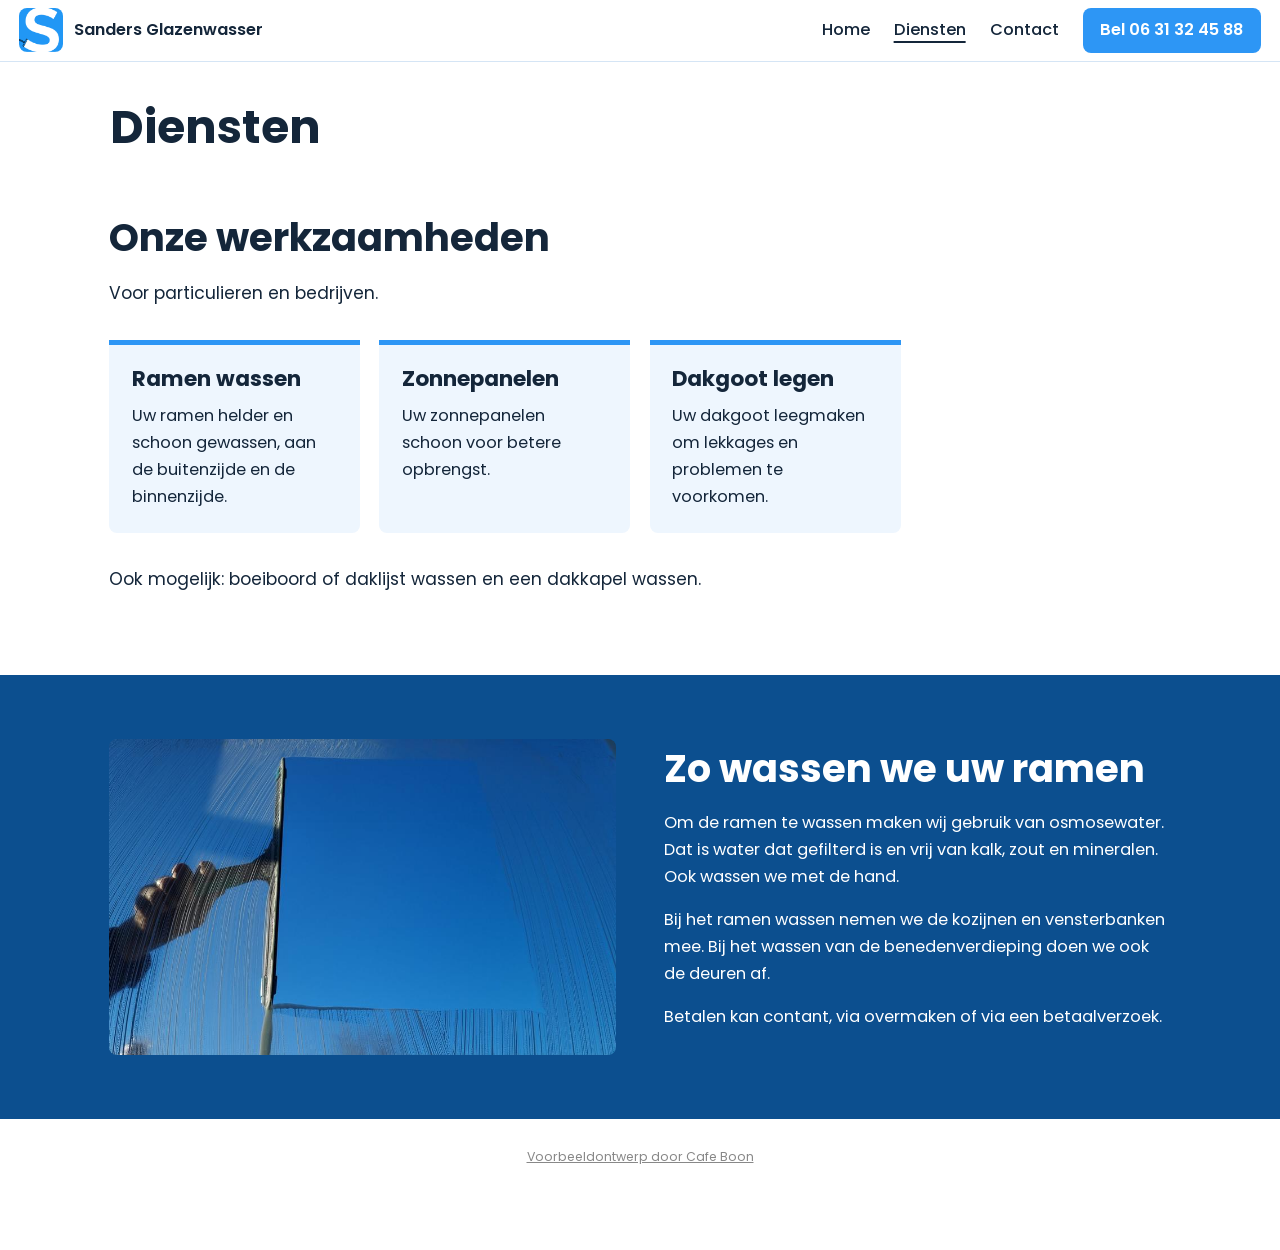
==== aanbod.html @ 49f24aac "Website opgedeeld in meerdere pagina's" ====
<!doctype html>
<html lang="nl">
<head>
<meta charset="utf-8">
<meta name="viewport" content="width=device-width, initial-scale=1">
<meta name="robots" content="noindex">
<title>Diensten | Sanders Glazenwasser</title>
<meta name="description" content="Sanders Glazenwasser uit Breda wast ramen, zonnepanelen en dakgoten in Breda, Bavel, Prinsenbeek, Zundert, Rijsbergen en Effen. Geen abonnement. Bel 06 31 32 45 88.">
<meta property="og:title" content="Sanders Glazenwasser, Breda">
<meta property="og:description" content="Ramen wassen, zonnepanelen reinigen en dakgoten legen. Geen abonnement of automatische incasso.">
<meta property="og:image" content="images/og.jpg">
<link rel="icon" type="image/png" href="images/logo.png">
<link rel="preconnect" href="https://fonts.googleapis.com">
<link rel="preconnect" href="https://fonts.gstatic.com" crossorigin>
<link href="https://fonts.googleapis.com/css2?family=Poppins:wght@400;500;600;700&display=swap" rel="stylesheet">
<link rel="stylesheet" href="style.css">
</head>
<body>
<header class="top">
<a class="brand" href="index.html"><img alt="Sanders Glazenwasser" src="images/logo.png"/><span>Sanders Glazenwasser</span></a>
<nav><a href="index.html">Home</a><a aria-current="page" href="aanbod.html">Diensten</a><a href="contact.html">Contact</a></nav>
<a class="call" href="tel:+31631324588">Bel 06 31 32 45 88</a>
</header>
<div aria-label="Pagina's" class="sn-bar" role="navigation"><a class="sn-link" href="index.html">Home</a><a aria-current="page" class="sn-link" href="aanbod.html">Diensten</a><a class="sn-link" href="contact.html">Contact</a></div>
<div class="sn-head"><h1>Diensten</h1></div>
<section class="wrap" id="diensten">
<h2>Onze werkzaamheden</h2>
<p class="lead">Voor particulieren en bedrijven.</p>
<div class="cards">
<article>
<h3>Ramen wassen</h3>
<p>Uw ramen helder en schoon gewassen, aan de buitenzijde en de binnenzijde.</p>
</article>
<article>
<h3>Zonnepanelen</h3>
<p>Uw zonnepanelen schoon voor betere opbrengst.</p>
</article>
<article>
<h3>Dakgoot legen</h3>
<p>Uw dakgoot leegmaken om lekkages en problemen te voorkomen.</p>
</article>
</div>
<p class="lead">Ook mogelijk: boeiboord of daklijst wassen en een dakkapel wassen.</p>
</section>
<section class="band" id="werkwijze">
<div class="wrap split">
<img alt="Ruit wordt met de trekker schoon getrokken" src="images/trekker.jpg"/>
<div>
<h2>Zo wassen we uw ramen</h2>
<p>Om de ramen te wassen maken wij gebruik van osmosewater. Dat is water dat gefilterd is en vrij van kalk, zout en mineralen. Ook wassen we met de hand.</p>
<p>Bij het ramen wassen nemen we de kozijnen en vensterbanken mee. Bij het wassen van de benedenverdieping doen we ook de deuren af.</p>
<p>Betalen kan contant, via overmaken of via een betaalverzoek.</p>
</div>
</div>
</section>
<footer>
<p class="credit"><a href="https://cafeboon.com">Voorbeeldontwerp door Cafe Boon</a></p>
</footer>
<a class="fab" href="tel:+31631324588">Bel</a>
</body></html>
---- style.css ----
:root{--blue:#2d96f5;--deep:#0c4f8f;--ink:#14263a;--bg:#fff;--soft:#eef6fe;--line:#d5e5f5}
*{box-sizing:border-box}
body{margin:0;font-family:"Poppins",sans-serif;color:var(--ink);background:var(--bg);line-height:1.65;font-size:1.02rem}
h1,h2,h3{font-weight:700;line-height:1.15;margin:0 0 .5em}
h2{font-size:clamp(1.7rem,4vw,2.4rem)}
a{color:var(--deep)}
.top{display:flex;align-items:center;gap:1.5rem;padding:.5rem 1.2rem;background:#fff;border-bottom:1px solid var(--line);position:sticky;top:0;z-index:5}
.brand{display:flex;align-items:center;gap:.7rem;text-decoration:none;color:var(--ink);font-weight:600}
.brand img{height:44px;width:44px;display:block;border-radius:8px}
.top nav{margin-left:auto;display:flex;gap:1.5rem}.top nav a{color:var(--ink);text-decoration:none;font-weight:500}
.call{background:var(--blue);color:#fff;text-decoration:none;padding:.55rem 1.1rem;font-weight:600;border-radius:8px;white-space:nowrap}
.hero{position:relative;min-height:540px;display:flex;align-items:flex-end;color:#fff;background:var(--deep)}
.hero>img{position:absolute;inset:0;width:100%;height:100%;object-fit:cover;object-position:30% 40%}
.hero:before{content:"";position:absolute;inset:0;background:linear-gradient(0deg,rgba(8,35,64,.92),rgba(8,35,64,.55) 75%);z-index:1}
.hero-in{position:relative;z-index:2;max-width:1100px;margin:0 auto;padding:3rem 1.2rem;width:100%}
.hero h1{font-size:clamp(2.2rem,6vw,3.9rem);max-width:15ch}
.claim{max-width:540px;font-size:1.1rem}
.actions{display:flex;gap:.8rem;flex-wrap:wrap;margin-top:1.4rem}
.btn{display:inline-block;background:var(--blue);color:#fff;padding:.8rem 1.5rem;text-decoration:none;font-weight:600;border-radius:8px}
.btn.ghost{background:transparent;border:2px solid #fff}
.facts{background:var(--soft);border-bottom:1px solid var(--line)}
.row{display:grid;grid-template-columns:repeat(3,1fr);gap:2rem;padding:2rem 1.2rem}
.row b{display:block;font-size:1.1rem}.row span{font-size:.95rem;color:#3d5670}
.wrap{max-width:1100px;margin:0 auto;padding:4rem 1.2rem}
.lead{max-width:720px;font-size:1.08rem}
.cards{display:grid;grid-template-columns:repeat(auto-fill,minmax(250px,1fr));gap:1.2rem;margin:2rem 0}
.cards article{background:var(--soft);border-top:5px solid var(--blue);padding:1.4rem;border-radius:0 0 8px 8px}
.cards h3{font-size:1.35rem}.cards p{margin:0}
.band{background:var(--deep);color:#fff}
.split{display:grid;grid-template-columns:1fr 1fr;gap:3rem;align-items:center}
.split img{width:100%;aspect-ratio:16/10;object-fit:cover;border-radius:8px}
.places{list-style:none;padding:0;display:flex;flex-wrap:wrap;gap:.6rem}
.places li{background:var(--soft);border:1px solid var(--line);padding:.4rem 1rem;border-radius:999px;font-weight:500}
.visit{background:var(--soft)}
.two{display:grid;grid-template-columns:1fr 1fr;gap:3rem}
.small{font-size:.9rem;color:#3d5670}
footer{text-align:center;padding:1.5rem 1rem 5rem;font-size:.9rem;color:#666}
.credit{font-size:.78rem;margin:.2rem}.credit a{color:#888}
.fab{display:none}
@media(max-width:760px){
.top nav,.call,.brand span{display:none}
.hero{min-height:440px}.row{grid-template-columns:1fr;gap:1.2rem}
.two,.split{grid-template-columns:1fr;gap:2rem}
.fab{display:block;position:fixed;right:1rem;bottom:1rem;background:var(--blue);color:#fff;text-decoration:none;font-weight:600;padding:.9rem 1.5rem;border-radius:999px;box-shadow:0 4px 12px rgba(0,0,0,.3);z-index:9}}
/* sitenav:start */
.sn-bar{display:none;gap:6px;overflow-x:auto;white-space:nowrap;-webkit-overflow-scrolling:touch;padding:8px 12px;background:inherit;color:inherit;font:inherit;line-height:1.2;border-bottom:1px solid rgba(128,128,128,.35);box-sizing:border-box;max-width:100%}
.sn-bar a.sn-link{flex:0 0 auto;padding:9px 15px;border-radius:999px;color:inherit;text-decoration:none;font-size:15px;font-weight:600;letter-spacing:0;text-transform:none;margin:0}
.sn-bar a.sn-link[aria-current="page"]{background:rgba(128,128,128,.2);box-shadow:inset 0 -2px 0 currentColor}
@media(max-width:760px){.sn-bar{display:flex}}
nav a[aria-current="page"]:not(.cta):not(.btn):not(.call){text-decoration:underline;text-underline-offset:6px;text-decoration-thickness:2px}
.sn-head{max-width:1100px;margin:0 auto;padding:40px 20px 0;box-sizing:border-box}
.sn-head h1{margin:0;color:inherit;font-size:clamp(30px,5vw,46px);line-height:1.1}
.sn-cards{max-width:1100px;margin:0 auto;padding:40px 20px;display:grid;grid-template-columns:repeat(auto-fit,minmax(230px,1fr));gap:16px;box-sizing:border-box}
.sn-card{display:block;padding:20px 22px;border:1px solid rgba(128,128,128,.45);border-radius:10px;background:rgba(128,128,128,.07);color:inherit;text-decoration:none;min-width:0}
.sn-card strong{display:block;font-size:1.25em;margin:0 0 6px;color:inherit}
.sn-card span{display:block;opacity:.8;font-size:.95em;line-height:1.4}
.sn-card:hover,.sn-card:focus-visible{border-color:currentColor}
/* sitenav:end */
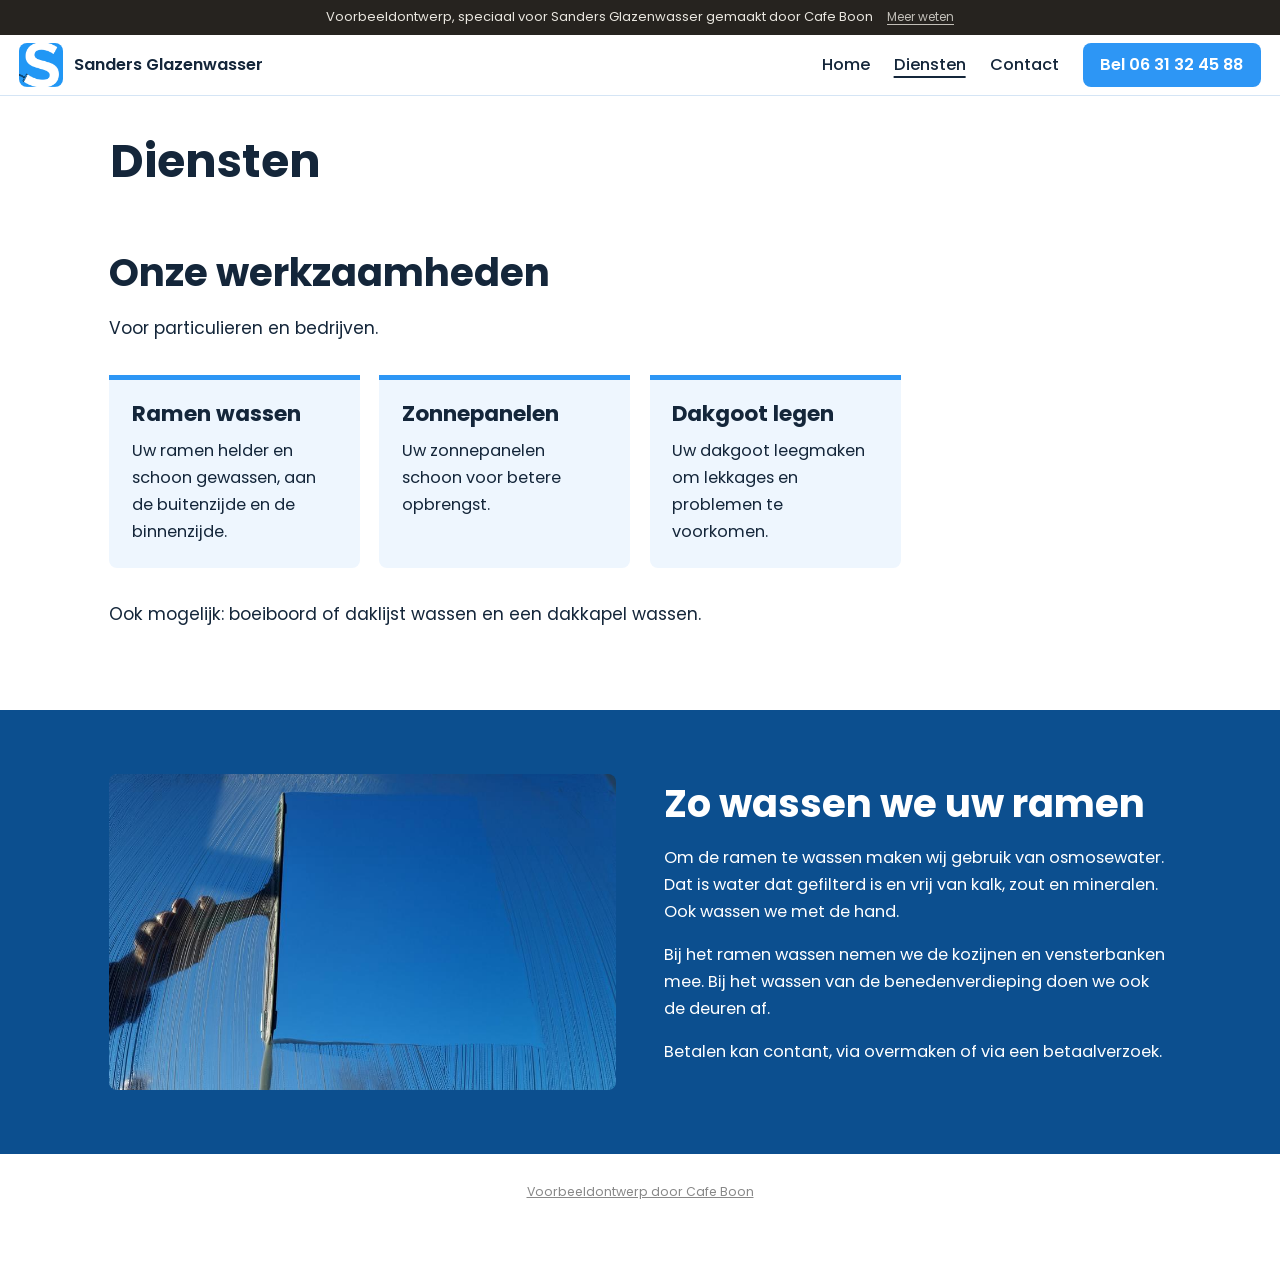
==== commit a60116f8: "Werkende formulieren voor afspraken en aanvragen" ====
--- a/aanbod.html
+++ b/aanbod.html
@@ -16,6 +16,7 @@
 <link rel="stylesheet" href="style.css">
 </head>
 <body>
+<div class="vb-banner" role="note"><span>Voorbeeldontwerp, speciaal voor Sanders Glazenwasser gemaakt door Cafe Boon</span><a href="https://cafeboon.com">Meer weten</a></div>
 <header class="top">
 <a class="brand" href="index.html"><img alt="Sanders Glazenwasser" src="images/logo.png"/><span>Sanders Glazenwasser</span></a>
 <nav><a href="index.html">Home</a><a aria-current="page" href="aanbod.html">Diensten</a><a href="contact.html">Contact</a></nav>
--- a/style.css
+++ b/style.css
@@ -56,3 +56,31 @@
 .sn-card span{display:block;opacity:.8;font-size:.95em;line-height:1.4}
 .sn-card:hover,.sn-card:focus-visible{border-color:currentColor}
 /* sitenav:end */
+/* voorbeeld-formulier:start */
+@layer sn{.sn-form button.btn{border:0;font:inherit;cursor:pointer;line-height:1.2}}
+.sn-formsec{padding:36px 0 72px}
+.sn-formwrap{max-width:1100px;margin:0 auto;padding:0 20px;box-sizing:border-box}
+.sn-formwrap>h2{margin:0 0 12px}
+.sn-formwrap>.sn-lead,.sn-formwrap>.sn-form,.sn-formwrap>.sn-done{max-width:720px}
+.sn-formwrap .sn-lead{margin:0 0 24px;opacity:.85}
+.sn-form{display:grid;grid-template-columns:1fr 1fr;gap:16px}
+.sn-field{display:flex;flex-direction:column;gap:6px;min-width:0;text-align:left}
+.sn-field.full{grid-column:1/-1}
+.sn-field label{font-size:14px;font-weight:600}
+.sn-field input,.sn-field select,.sn-field textarea{font:inherit;font-size:16px;line-height:1.4;color:inherit;background:rgba(128,128,128,.12);border:1px solid rgba(128,128,128,.55);border-radius:8px;padding:11px 12px;width:100%;box-sizing:border-box;min-width:0;max-width:100%;-webkit-appearance:none;appearance:none}
+.sn-field select{background-image:linear-gradient(45deg,transparent 50%,currentColor 50%),linear-gradient(135deg,currentColor 50%,transparent 50%);background-position:calc(100% - 20px) 50%,calc(100% - 15px) 50%;background-size:5px 5px;background-repeat:no-repeat;padding-right:38px}
+.sn-field select option{color:#111;background:#fff}
+.sn-field textarea{resize:vertical}
+.sn-field input:focus,.sn-field select:focus,.sn-field textarea:focus{outline:2px solid currentColor;outline-offset:1px}
+.sn-done{padding:28px;border:1px solid rgba(128,128,128,.55);border-radius:12px;background:rgba(128,128,128,.1)}
+.sn-done h2{margin:0 0 10px}
+.sn-done p{margin:0}
+.sn-done a{text-decoration:underline;text-underline-offset:3px;font-weight:600}
+.sn-formlink{padding:0 0 56px}
+@media(max-width:640px){.sn-form{grid-template-columns:1fr}.sn-formsec{padding:24px 0 56px}}
+/* voorbeeld-formulier:end */
+/* voorbeeldbanner:start */
+.vb-banner{display:flex;flex-wrap:wrap;justify-content:center;align-items:baseline;gap:2px 14px;padding:8px 16px;background:#26231f;color:#e9e6df;font-size:13px;line-height:1.45;letter-spacing:0;text-transform:none;font-weight:400;text-align:center;position:relative;z-index:1000}
+.vb-banner a{color:inherit;opacity:.8;text-decoration:underline;text-underline-offset:3px;font-size:12px;font-weight:400;white-space:nowrap;letter-spacing:0;text-transform:none}
+.vb-banner a:hover{opacity:1}
+/* voorbeeldbanner:end */
